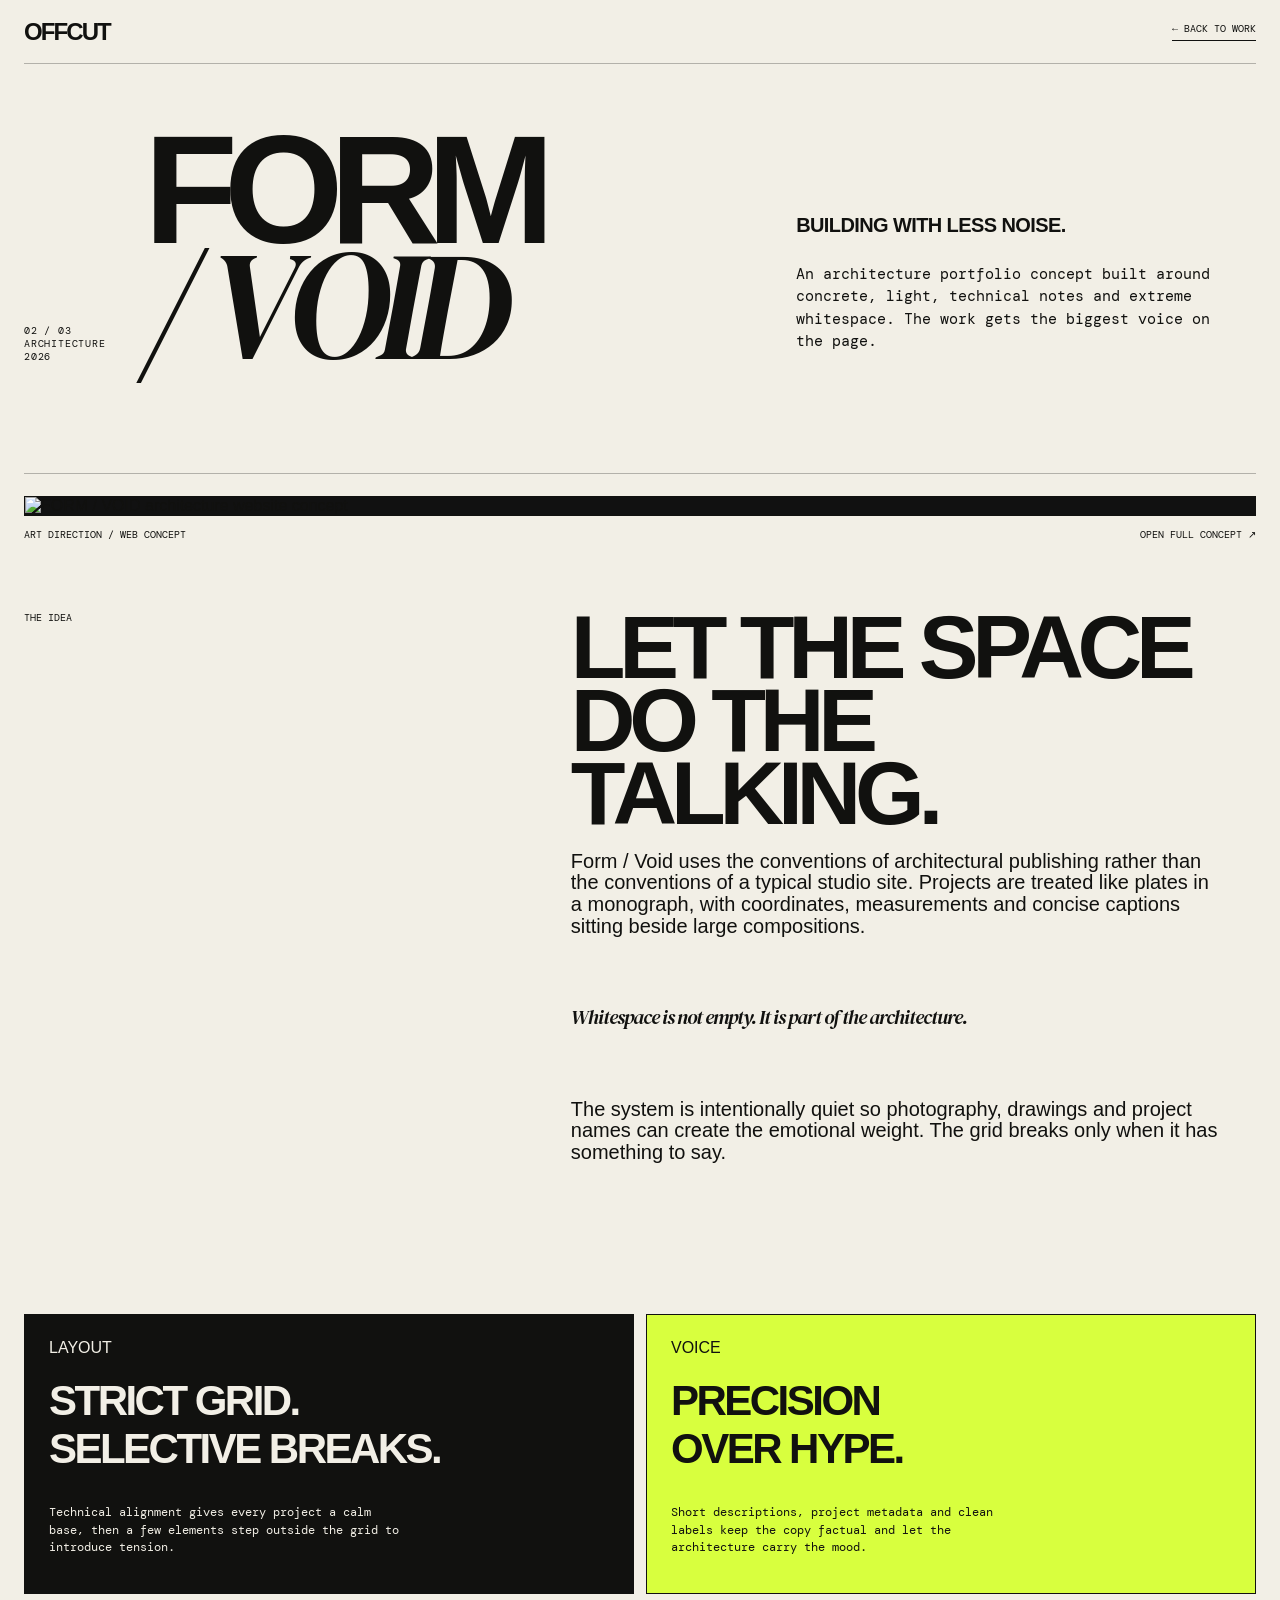
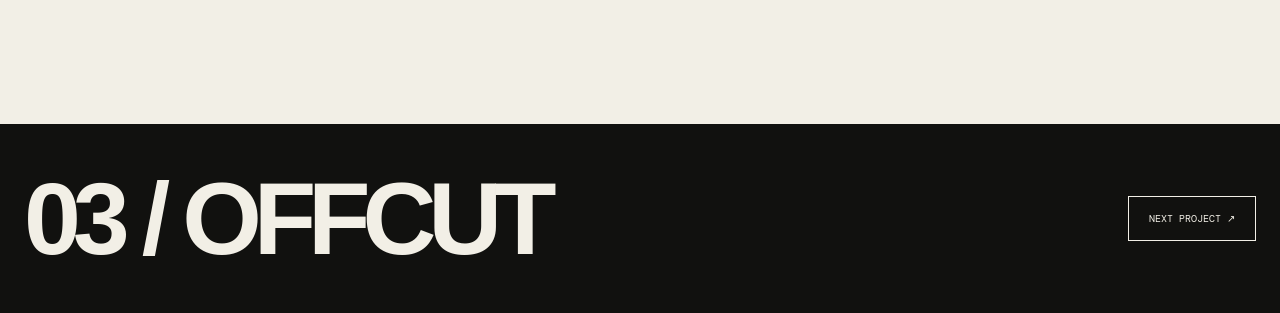
==== work/form-void/index.html @ 6352d10f "Add FORM / VOID / OFFCUT case study" ====
<!doctype html><html lang="en"><head><meta charset="utf-8"><meta name="viewport" content="width=device-width,initial-scale=1"><title>FORM / VOID / OFFCUT</title><meta name="description" content="FORM / VOID architecture studio concept by OFFCUT."><link rel="icon" href="../../favicon.svg"><link rel="stylesheet" href="../../styles.css"><link rel="stylesheet" href="../../case-study.css"></head><body class="case-page"><header class="case-header"><a class="brand" href="../../">OFFCUT</a><a class="case-back" href="../../#work">← Back to work</a></header><main><section class="case-hero"><div class="case-meta">02 / 03<br>Architecture<br>2026</div><h1>FORM<br><span>/ VOID</span></h1><div class="case-intro"><strong>BUILDING WITH LESS NOISE.</strong><br><br>An architecture portfolio concept built around concrete, light, technical notes and extreme whitespace. The work gets the biggest voice on the page.</div></section><section class="case-canvas"><img src="https://design.canva.ai/UI3Gg_3_g4s7KSS" alt="FORM / VOID architecture website concept"><div class="case-caption"><span>ART DIRECTION / WEB CONCEPT</span><a href="https://www.canva.com/d/v2tFmoYKoFvd5bd" target="_blank" rel="noreferrer">Open full concept ↗</a></div></section><section class="case-story"><div class="label">THE IDEA</div><div><h2>LET THE SPACE<br>DO THE TALKING.</h2><p>Form / Void uses the conventions of architectural publishing rather than the conventions of a typical studio site. Projects are treated like plates in a monograph, with coordinates, measurements and concise captions sitting beside large compositions.</p><p class="case-pull">Whitespace is not empty. It is part of the architecture.</p><p>The system is intentionally quiet so photography, drawings and project names can create the emotional weight. The grid breaks only when it has something to say.</p></div></section><section class="case-grid"><article class="case-card"><div class="label">LAYOUT</div><h3>STRICT GRID.<br>SELECTIVE BREAKS.</h3><p>Technical alignment gives every project a calm base, then a few elements step outside the grid to introduce tension.</p></article><article class="case-card"><div class="label">VOICE</div><h3>PRECISION<br>OVER HYPE.</h3><p>Short descriptions, project metadata and clean labels keep the copy factual and let the architecture carry the mood.</p></article></section></main><section class="case-next"><h2>03 / OFFCUT</h2><a href="../offcut/">NEXT PROJECT ↗</a></section></body></html>
---- styles.css ----
@import url('https://fonts.googleapis.com/css2?family=DM+Mono:wght@400;500&family=DM+Serif+Display:ital@0;1&display=swap');

:root{
  --paper:#f2efe6;
  --ink:#11110f;
  --lime:#d8ff3e;
  --red:#d84b2f;
  --line:rgba(17,17,15,.28);
  --soft:rgba(17,17,15,.08);
  --serif:"DM Serif Display", Georgia, serif;
  --mono:"DM Mono", "Courier New", monospace;
  --sans:"Arial Narrow", "Helvetica Neue", Arial, sans-serif;
  --wide:1280px;
}

*{box-sizing:border-box}
html{scroll-behavior:smooth}
body{
  margin:0;
  background:var(--paper);
  color:var(--ink);
  font-family:var(--sans);
  overflow-x:hidden;
}
body::selection{background:var(--ink);color:var(--lime)}
a{color:inherit;text-decoration:none}
button,input,textarea{font:inherit}
.noise{
  position:fixed;inset:0;pointer-events:none;z-index:10;opacity:.08;
  background-image:url("data:image/svg+xml,%3Csvg xmlns='http://www.w3.org/2000/svg' width='160' height='160' viewBox='0 0 160 160'%3E%3Cfilter id='n'%3E%3CfeTurbulence type='fractalNoise' baseFrequency='.75' numOctaves='2' stitchTiles='stitch'/%3E%3C/filter%3E%3Crect width='100%25' height='100%25' filter='url(%23n)' opacity='.5'/%3E%3C/svg%3E");
  mix-blend-mode:multiply;
}

.site-header,.site-footer{
  width:min(var(--wide),calc(100% - 48px));
  margin:0 auto;
  display:grid;
  grid-template-columns:1fr auto 1fr;
  align-items:center;
  gap:24px;
}
.site-header{padding:22px 0;border-bottom:1px solid var(--line);position:relative;z-index:2}
.brand{font-size:24px;letter-spacing:-.08em;font-weight:900;display:inline-flex;line-height:.8}
.brand span:last-child{font-family:var(--serif);font-style:italic;font-weight:400}
.nav{display:flex;gap:22px;font-size:12px;letter-spacing:.08em}
.nav a{position:relative}
.nav a::after{content:"";position:absolute;left:0;right:0;bottom:-5px;height:1px;background:var(--ink);transform:scaleX(0);transform-origin:right;transition:transform .25s ease}
.nav a:hover::after{transform:scaleX(1);transform-origin:left}
.header-meta{justify-self:end;display:flex;gap:16px;font:10px var(--mono);text-transform:uppercase}

.mono{font:10px var(--mono);letter-spacing:.08em;text-transform:uppercase}
.section-grid{
  width:min(var(--wide),calc(100% - 48px));margin:0 auto;
  display:grid;grid-template-columns:92px 1fr 1fr;
  gap:30px;
}
.hero{min-height:calc(100vh - 81px);padding:62px 0 70px;align-items:stretch}
.hero-index{padding-top:12px}
.hero-copy{display:flex;flex-direction:column;justify-content:space-between}
.eyebrow{font:10px var(--mono);margin:0 0 24px;letter-spacing:.09em}
h1{font-size:clamp(72px,10vw,166px);line-height:.79;letter-spacing:-.08em;margin:0;text-transform:uppercase;font-weight:900}
h1 em,.approach-title i,.contact h2 i{font-family:var(--serif);font-weight:400;text-transform:none;letter-spacing:-.07em}
.hero-foot{display:flex;justify-content:space-between;align-items:end;gap:24px;margin-top:38px;max-width:620px}
.lede{font-size:20px;line-height:1.05;max-width:430px;margin:0}
.circle-link{
  width:108px;height:108px;border:1px solid var(--ink);border-radius:50%;
  display:flex;flex-direction:column;justify-content:center;align-items:center;gap:8px;
  font:10px var(--mono);text-transform:uppercase;transition:.25s ease;flex:none
}
.circle-link:hover{background:var(--ink);color:var(--lime);transform:rotate(-8deg)}
.circle-link .arrow{font-size:28px;line-height:.7}
.hero-art{position:relative;display:flex;align-items:center;justify-content:center;min-height:650px}
.hero-poster{width:min(100%,640px);height:auto;filter:drop-shadow(20px 18px 0 rgba(17,17,15,.08))}
.stamp{position:absolute;left:-16px;top:12%;font:9px var(--mono);line-height:1.35;border:1px solid var(--ink);padding:8px 10px;transform:rotate(-7deg);background:var(--paper);z-index:1}
.hero-note{position:absolute;right:0;bottom:2%;transform:rotate(-90deg);transform-origin:right top}

.manifesto{grid-template-columns:92px 1fr 220px;padding:120px 0 150px;border-top:1px solid var(--line)}
.manifesto-copy{max-width:780px}
.giant{font-size:clamp(64px,9vw,130px);line-height:.78;letter-spacing:-.07em;margin:0;font-weight:900}
.giant span{font-family:var(--serif);font-style:italic;font-weight:400}
.manifesto-rule{height:1px;background:var(--ink);margin:46px 0 24px}
.manifesto-copy>p:last-child{font-size:22px;max-width:660px;line-height:1.1;margin:0}
.manifesto-aside{align-self:end;line-height:1.6}

.work,.approach,.services,.pricing{width:min(var(--wide),calc(100% - 48px));margin:0 auto}
.section-head{
  display:flex;justify-content:space-between;align-items:center;
  border-top:1px solid var(--line);padding:18px 0 22px;
  font-size:12px;letter-spacing:.09em;
}
.section-number{display:inline-block;margin-right:12px}
.project{
  display:grid;grid-template-columns:1.1fr .9fr;min-height:760px;border-top:1px solid var(--line)
}
.project-b{grid-template-columns:.9fr 1.1fr}
.project-visual{position:relative;min-height:760px;overflow:hidden}
.project-info{
  border-left:1px solid var(--line);padding:48px;display:flex;flex-direction:column;justify-content:space-between;
}
.project-b .project-info{border-left:0;border-right:1px solid var(--line)}
.project-index{font:11px var(--mono);margin-bottom:60px}
.project-type{font:10px var(--mono);letter-spacing:.11em;margin:0 0 10px}
.project-info h2{font-size:clamp(52px,7vw,105px);line-height:.82;letter-spacing:-.075em;margin:0 0 28px}
.project-info p{font-size:20px;line-height:1.08;max-width:390px}
.text-link{font:11px var(--mono);border-bottom:1px solid var(--ink);width:max-content;padding-bottom:7px}
.text-link span{font-size:16px;padding-left:12px}
.static-youth-art{background:var(--ink);color:var(--paper)}
.poster-tape{position:absolute;top:40px;left:40px;background:var(--lime);color:var(--ink);padding:10px 14px;font:11px var(--mono);transform:rotate(-5deg)}
.poster-big{position:absolute;left:10%;top:18%;font-size:clamp(64px,8vw,125px);line-height:.75;font-weight:900;letter-spacing:-.07em}
.poster-small{position:absolute;left:10%;bottom:9%;font-size:10px}
.poster-bars{position:absolute;right:6%;top:8%;display:flex;gap:8px;align-items:end;height:230px}
.poster-bars span{display:block;width:25px;background:var(--red)}
.poster-bars span:nth-child(1){height:62%}.poster-bars span:nth-child(2){height:96%}.poster-bars span:nth-child(3){height:42%}.poster-bars span:nth-child(4){height:79%}
.poster-circle{position:absolute;width:260px;height:260px;border:22px solid var(--lime);border-radius:50%;right:-70px;bottom:-58px}
.form-void-art{background:#d6d2c8}
.fv-top{position:absolute;top:34px;left:34px}
.fv-title{position:absolute;left:9%;top:13%;font-size:clamp(80px,10vw,150px);line-height:.72;letter-spacing:-.09em;font-family:var(--serif)}
.fv-title span{font-family:var(--sans);font-style:normal}
.fv-grid{position:absolute;right:7%;top:12%;width:47%;height:60%;background-image:linear-gradient(var(--line) 1px,transparent 1px),linear-gradient(90deg,var(--line) 1px,transparent 1px);background-size:28px 28px;opacity:.55}
.fv-block{position:absolute;left:17%;bottom:12%;width:210px;height:150px;background:#111}
.fv-caption{position:absolute;right:7%;bottom:10%;line-height:1.7}
.fv-line{position:absolute;left:8%;right:8%;bottom:8%;height:1px;background:var(--ink)}
.offcut-art{background:var(--lime);color:var(--ink)}
.oc-word{position:absolute;left:8%;top:12%;font-size:clamp(86px,11vw,170px);font-weight:900;letter-spacing:-.1em;line-height:.7}
.oc-sub{position:absolute;left:9%;top:40%;font:12px var(--mono);letter-spacing:.12em}
.oc-cut{position:absolute;background:var(--ink)}
.cut-one{width:56%;height:24px;right:0;bottom:18%;transform:rotate(-11deg)}
.cut-two{width:34%;height:24px;right:7%;bottom:11%;transform:rotate(7deg)}
.oc-label{position:absolute;left:9%;bottom:8%}
.oc-note{position:absolute;right:7%;top:11%;width:150px;font:10px var(--mono);line-height:1.5;transform:rotate(5deg)}

.approach{padding:130px 0 150px}
.approach-title{font-size:clamp(72px,11vw,155px);font-weight:900;line-height:.76;letter-spacing:-.09em;margin:40px 0 100px}
.approach-title i{font-size:1.06em}
.approach-grid{display:grid;grid-template-columns:1fr 1.25fr;gap:80px}
.approach-intro{font-size:27px;line-height:1.03;max-width:520px}
.approach-intro p:last-child{font:15px var(--mono);line-height:1.45;margin-top:44px}
.step{display:grid;grid-template-columns:52px 1fr;column-gap:20px;border-top:1px solid var(--line);padding:18px 0 24px}
.step span{font:11px var(--mono)}
.step strong{font-size:28px;letter-spacing:-.04em}
.step p{grid-column:2;margin:8px 0 0;font:13px var(--mono);line-height:1.45;max-width:520px}

.services{padding:0 0 140px}
.service-list{border-top:1px solid var(--line)}
.service-row{display:grid;grid-template-columns:70px 1fr 1fr;align-items:center;gap:25px;padding:28px 0;border-bottom:1px solid var(--line)}
.service-row span{font:11px var(--mono)}
.service-row h3{font-size:clamp(30px,4vw,62px);letter-spacing:-.06em;margin:0}
.service-row p{font:12px var(--mono);line-height:1.45;max-width:380px;justify-self:end}

.statement{width:min(var(--wide),calc(100% - 48px));margin:0 auto;padding:100px 0 150px;border-top:1px solid var(--line)}
.statement-mark{font-size:120px;line-height:.4}
.statement blockquote{font-size:clamp(46px,7vw,100px);line-height:.84;letter-spacing:-.07em;margin:25px 0 40px}
.statement-meta{padding-left:4px}

.pricing{padding-bottom:140px}
.pricing-grid{display:grid;grid-template-columns:repeat(3,1fr);gap:12px;margin-top:16px}
.price{border:1px solid var(--ink);padding:28px;min-height:360px;display:flex;flex-direction:column;position:relative;background:transparent}
.price.featured{background:var(--ink);color:var(--paper)}
.price-tag{font:10px var(--mono)}
.price h3{font-size:42px;letter-spacing:-.06em;margin:52px 0 0}
.price-amount{font-size:76px;letter-spacing:-.08em;margin-top:2px}
.price p{font:12px var(--mono);line-height:1.5;max-width:330px;margin:18px 0 auto}
.price a{font:10px var(--mono);margin-top:28px;border-top:1px solid currentColor;padding-top:10px}
.pricing-note{margin:18px 0 0}

.contact{background:var(--ink);color:var(--paper);padding:45px max(24px,calc((100vw - var(--wide))/2 + 24px)) 60px;position:relative;overflow:hidden}
.contact-top{opacity:.8}
.contact h2{font-size:clamp(85px,13vw,185px);line-height:.73;letter-spacing:-.09em;margin:80px 0 120px}
.contact-bottom{display:flex;justify-content:space-between;align-items:end;gap:30px;border-top:1px solid rgba(242,239,230,.35);padding-top:22px}
.contact-bottom p{margin:0;font-size:18px;line-height:1.05}
.contact-button{border:1px solid var(--paper);padding:16px 20px;font:11px var(--mono);display:inline-flex;gap:28px;align-items:center;transition:.25s ease}
.contact-button:hover{background:var(--lime);color:var(--ink);border-color:var(--lime)}
.contact-button span{font-size:22px}

.site-footer{padding:20px 0;border-top:1px solid var(--line);grid-template-columns:1fr 1fr 1fr 1fr;font-size:10px}
.footer-brand{font-size:18px}
.back-top{justify-self:end}

.reveal{opacity:0;transform:translateY(26px);transition:opacity .8s ease,transform .8s ease}
.reveal.visible{opacity:1;transform:none}

@media (max-width:980px){
  .site-header,.site-footer{width:min(var(--wide),calc(100% - 28px))}
  .header-meta{display:none}
  .site-header{grid-template-columns:1fr auto}
  .nav{gap:12px}
  .section-grid,.manifesto{width:min(var(--wide),calc(100% - 28px));grid-template-columns:1fr;gap:24px}
  .hero{padding-top:42px;min-height:auto}
  .hero-index,.manifesto-kicker,.manifesto-aside{display:none}
  .hero-copy{min-height:720px}
  .hero-art{min-height:560px}
  .hero-foot{max-width:none}
  .project,.project-b{grid-template-columns:1fr}
  .project-info,.project-b .project-info{border:0;border-top:1px solid var(--line);min-height:390px}
  .project-visual{min-height:620px}
  .approach,.services,.pricing,.statement,.work{width:min(var(--wide),calc(100% - 28px))}
  .approach-grid{grid-template-columns:1fr;gap:45px}
  .pricing-grid{grid-template-columns:1fr}
  .service-row{grid-template-columns:45px 1fr;align-items:start}
  .service-row p{grid-column:2;justify-self:start;margin:0}
  .site-footer{grid-template-columns:1fr 1fr;gap:14px}
  .back-top{justify-self:start}
}
@media (max-width:620px){
  .nav{font-size:9px;gap:10px}
  h1{font-size:16vw}
  .hero-copy{min-height:600px}
  .hero-foot{align-items:flex-start;flex-direction:column}
  .circle-link{width:90px;height:90px}
  .hero-art{min-height:430px}
  .hero-poster{width:94%}
  .stamp{left:0}
  .project-info{padding:28px}
  .project-visual{min-height:470px}
  .poster-big{font-size:19vw}
  .fv-title{font-size:22vw}
  .oc-word{font-size:24vw}
  .approach{padding-top:90px}
  .approach-title{font-size:19vw;margin-bottom:70px}
  .statement{padding:75px 0 100px}
  .statement blockquote{font-size:12vw}
  .contact h2{font-size:18vw;margin:70px 0 90px}
  .contact-bottom{flex-direction:column;align-items:flex-start}
  .site-footer{grid-template-columns:1fr}
}
---- case-study.css ----
/* OFFCUT case study styles */
.case-page{background:var(--paper);color:var(--ink)}
.case-header{width:min(var(--wide),calc(100% - 48px));margin:auto;padding:22px 0;border-bottom:1px solid var(--line);display:flex;justify-content:space-between;align-items:center}
.case-back{font:10px var(--mono);text-transform:uppercase;border-bottom:1px solid var(--ink);padding-bottom:5px}
.case-meta{font:10px var(--mono);text-transform:uppercase;letter-spacing:.08em}
.case-hero{width:min(var(--wide),calc(100% - 48px));margin:0 auto;padding:70px 0 110px;display:grid;grid-template-columns:90px 1.15fr .85fr;gap:30px;align-items:end}
.case-hero h1{font-size:clamp(76px,12vw,180px);line-height:.74;margin:0;letter-spacing:-.09em}
.case-hero h1 span{font-family:var(--serif);font-weight:400;font-style:italic}
.case-intro{font:15px var(--mono);line-height:1.5;max-width:430px;padding-bottom:10px}
.case-intro strong{font-family:var(--sans);font-size:20px;letter-spacing:-.03em}
.case-canvas{width:min(var(--wide),calc(100% - 48px));margin:auto;border-top:1px solid var(--line);padding-top:22px}
.case-canvas img{display:block;width:100%;height:auto;border:1px solid var(--ink);background:#111}
.case-caption{display:flex;justify-content:space-between;gap:20px;margin:12px 0 70px;font:10px var(--mono);text-transform:uppercase}
.case-story{width:min(var(--wide),calc(100% - 48px));margin:auto;padding:0 0 130px;display:grid;grid-template-columns:1fr 1.5fr;gap:90px}
.case-story .label{font:10px var(--mono);text-transform:uppercase}
.case-story h2{font-size:clamp(44px,7vw,92px);line-height:.82;letter-spacing:-.07em;margin:0}
.case-story p{font-size:20px;line-height:1.08;max-width:650px}
.case-pull{font-family:var(--serif);font-style:italic;font-size:clamp(42px,6vw,78px);line-height:.86;letter-spacing:-.05em;margin:70px 0}
.case-grid{width:min(var(--wide),calc(100% - 48px));margin:auto;display:grid;grid-template-columns:repeat(2,1fr);gap:12px;padding-bottom:130px}
.case-card{border:1px solid var(--ink);min-height:280px;padding:24px;display:flex;flex-direction:column;justify-content:space-between}
.case-card:first-child{background:var(--ink);color:var(--paper)}
.case-card:nth-child(2){background:var(--lime)}
.case-card h3{font-size:42px;letter-spacing:-.06em;margin:0}
.case-card p{font:12px var(--mono);line-height:1.45;max-width:360px}
.case-next{background:var(--ink);color:var(--paper);padding:55px max(24px,calc((100vw - var(--wide))/2 + 24px));display:flex;justify-content:space-between;align-items:center;gap:24px}
.case-next h2{font-size:clamp(46px,8vw,110px);letter-spacing:-.08em;line-height:.78;margin:0}
.case-next a{border:1px solid var(--paper);padding:15px 20px;font:10px var(--mono);white-space:nowrap}
.case-next a:hover{background:var(--lime);color:var(--ink);border-color:var(--lime)}
@media(max-width:900px){.case-hero{grid-template-columns:1fr;gap:32px}.case-hero h1{font-size:18vw}.case-story{grid-template-columns:1fr;gap:32px}.case-grid{grid-template-columns:1fr}.case-next{align-items:flex-start;flex-direction:column}.case-header{width:min(var(--wide),calc(100% - 28px))}.case-canvas,.case-story,.case-grid,.case-hero{width:min(var(--wide),calc(100% - 28px))}}
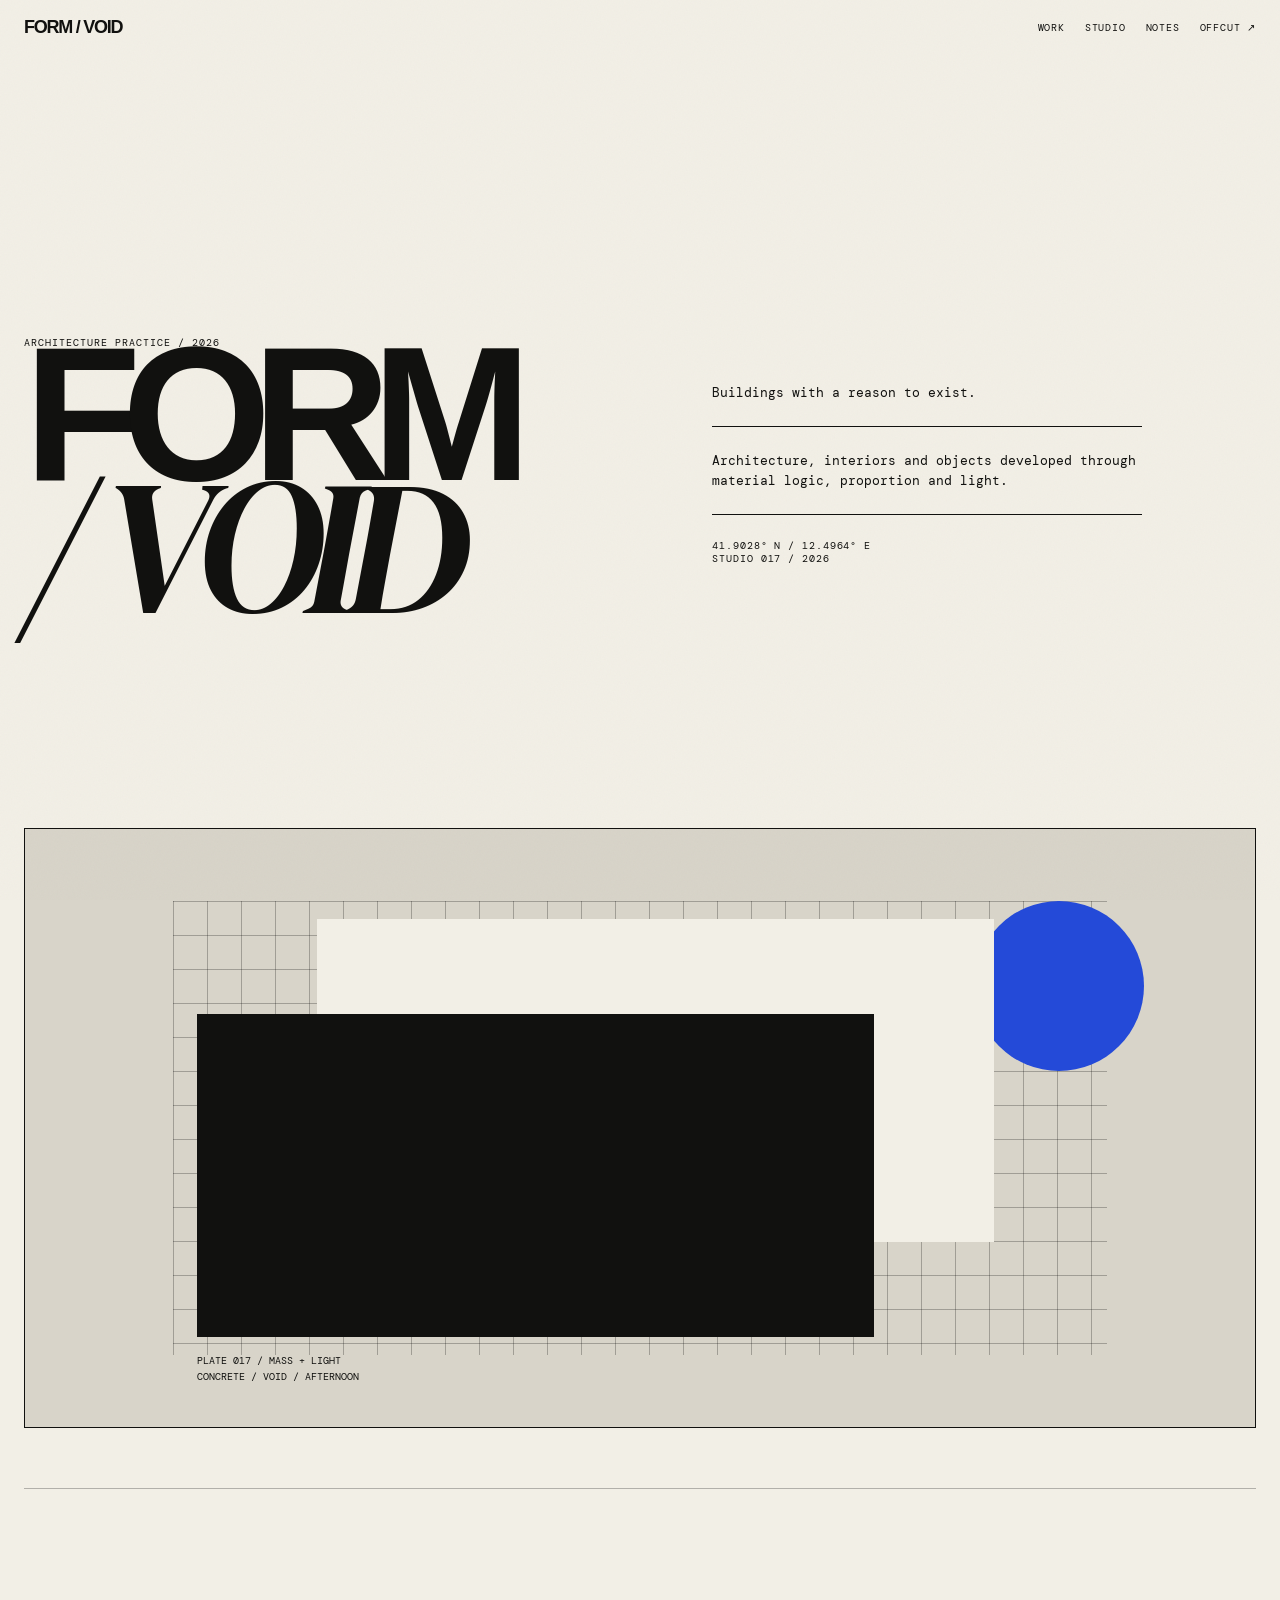
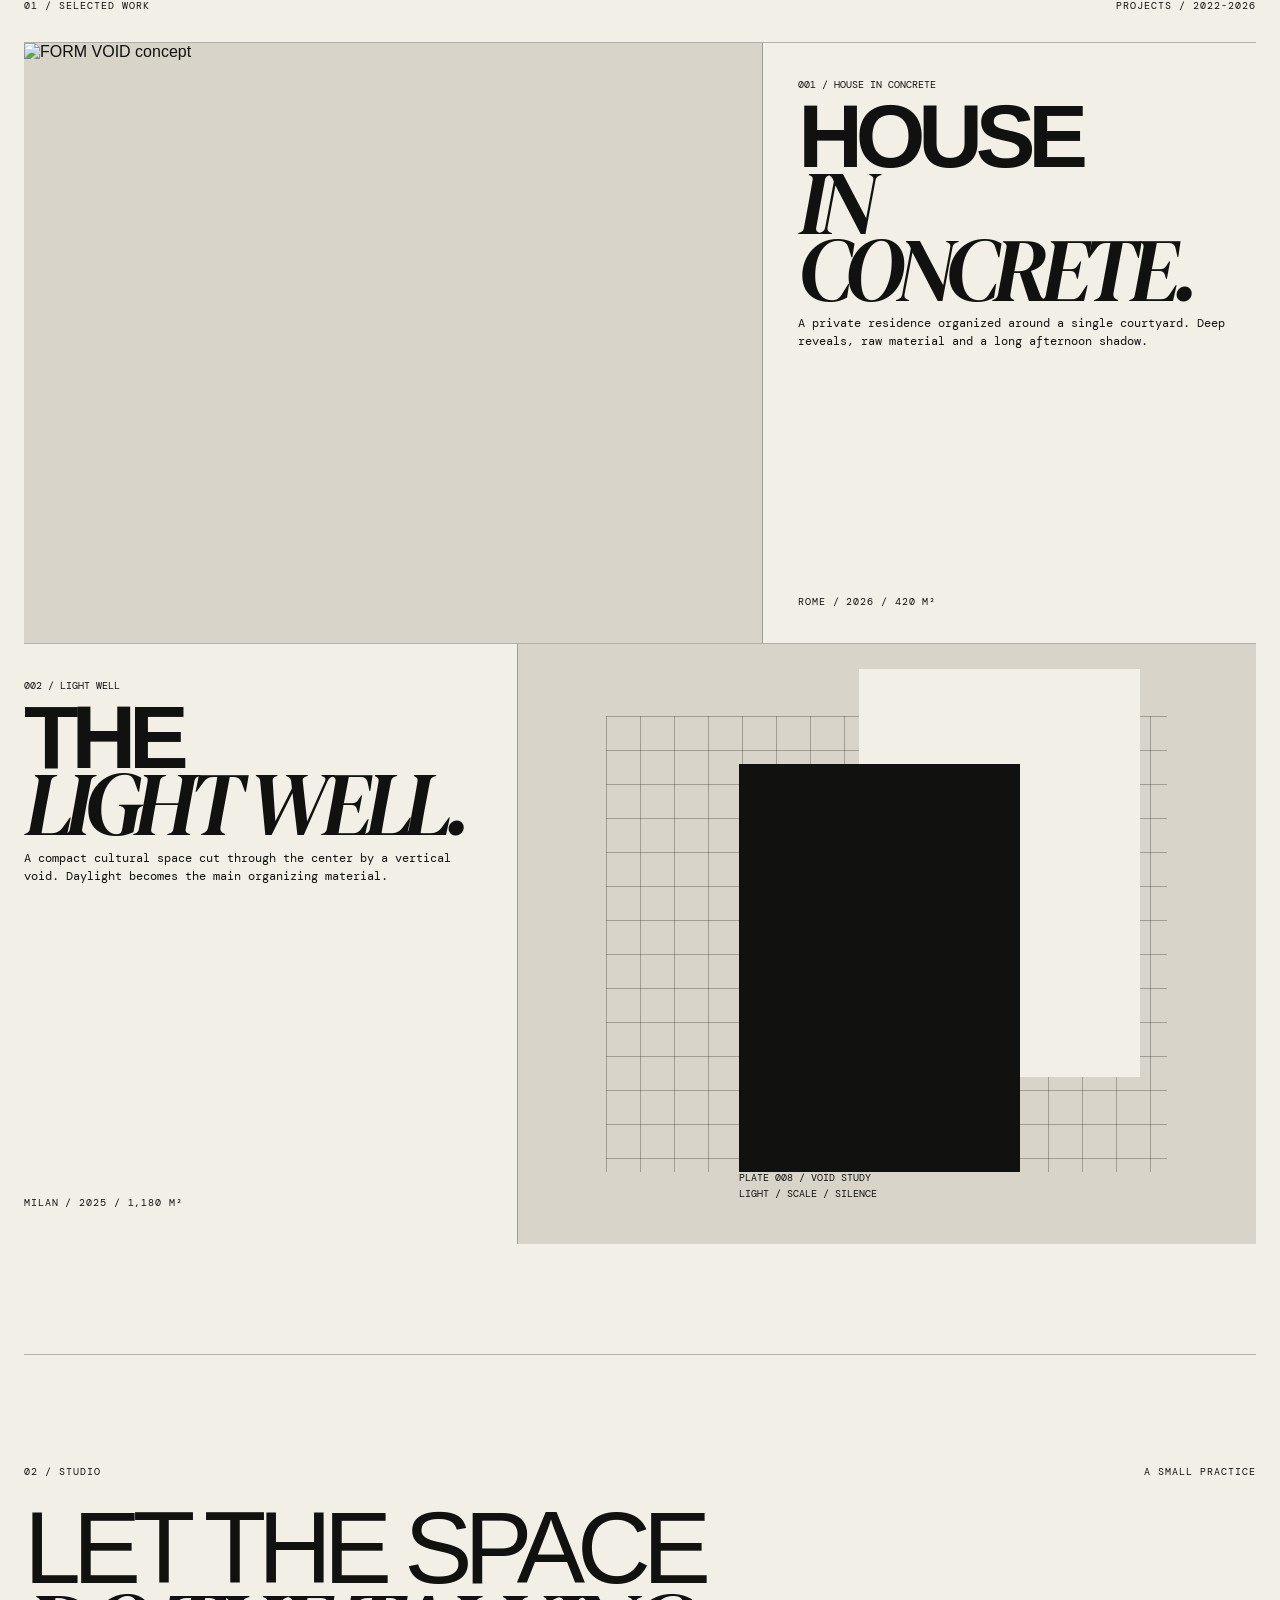
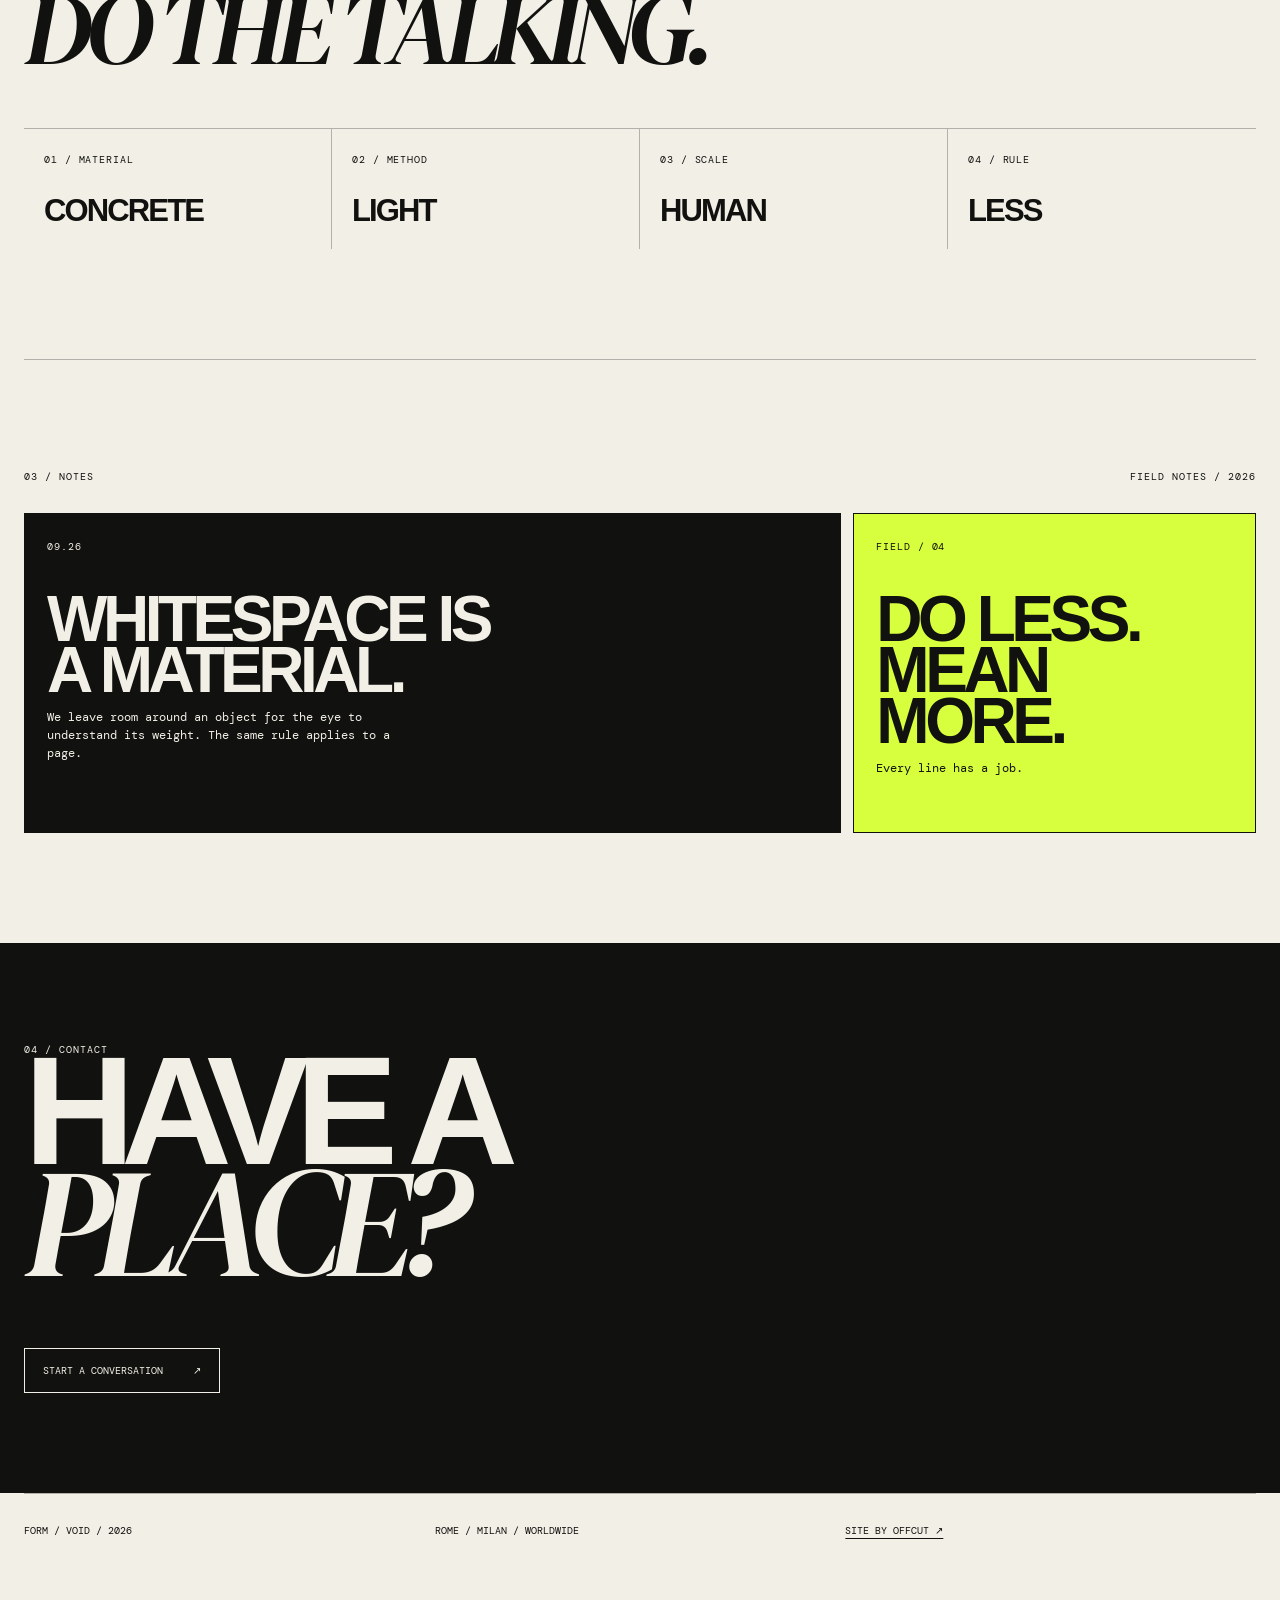
==== commit 5e794b31: "Turn FORM VOID into standalone live demo" ====
--- a/work/form-void/index.html
+++ b/work/form-void/index.html
@@ -1 +1 @@
-<!doctype html><html lang="en"><head><meta charset="utf-8"><meta name="viewport" content="width=device-width,initial-scale=1"><title>FORM / VOID / OFFCUT</title><meta name="description" content="FORM / VOID architecture studio concept by OFFCUT."><link rel="icon" href="../../favicon.svg"><link rel="stylesheet" href="../../styles.css"><link rel="stylesheet" href="../../case-study.css"></head><body class="case-page"><header class="case-header"><a class="brand" href="../../">OFFCUT</a><a class="case-back" href="../../#work">← Back to work</a></header><main><section class="case-hero"><div class="case-meta">02 / 03<br>Architecture<br>2026</div><h1>FORM<br><span>/ VOID</span></h1><div class="case-intro"><strong>BUILDING WITH LESS NOISE.</strong><br><br>An architecture portfolio concept built around concrete, light, technical notes and extreme whitespace. The work gets the biggest voice on the page.</div></section><section class="case-canvas"><img src="https://design.canva.ai/UI3Gg_3_g4s7KSS" alt="FORM / VOID architecture website concept"><div class="case-caption"><span>ART DIRECTION / WEB CONCEPT</span><a href="https://www.canva.com/d/v2tFmoYKoFvd5bd" target="_blank" rel="noreferrer">Open full concept ↗</a></div></section><section class="case-story"><div class="label">THE IDEA</div><div><h2>LET THE SPACE<br>DO THE TALKING.</h2><p>Form / Void uses the conventions of architectural publishing rather than the conventions of a typical studio site. Projects are treated like plates in a monograph, with coordinates, measurements and concise captions sitting beside large compositions.</p><p class="case-pull">Whitespace is not empty. It is part of the architecture.</p><p>The system is intentionally quiet so photography, drawings and project names can create the emotional weight. The grid breaks only when it has something to say.</p></div></section><section class="case-grid"><article class="case-card"><div class="label">LAYOUT</div><h3>STRICT GRID.<br>SELECTIVE BREAKS.</h3><p>Technical alignment gives every project a calm base, then a few elements step outside the grid to introduce tension.</p></article><article class="case-card"><div class="label">VOICE</div><h3>PRECISION<br>OVER HYPE.</h3><p>Short descriptions, project metadata and clean labels keep the copy factual and let the architecture carry the mood.</p></article></section></main><section class="case-next"><h2>03 / OFFCUT</h2><a href="../offcut/">NEXT PROJECT ↗</a></section></body></html>+<!doctype html><html lang="en"><head><meta charset="utf-8"><meta name="viewport" content="width=device-width,initial-scale=1"><title>FORM / VOID / Architecture</title><link rel="icon" href="../../favicon.svg"><link rel="stylesheet" href="../../demo.css"></head><body><div class="demo-noise"></div><header class="demo-nav"><a class="logo" href="../../">FORM / VOID</a><nav class="links"><a href="#work">WORK</a><a href="#studio">STUDIO</a><a href="#notes">NOTES</a><a href="../../">OFFCUT ↗</a></nav></header><main><section class="demo-wrap arch-hero"><div><div class="demo-kicker">Architecture practice / 2026</div><h1>FORM<br><span>/ VOID</span></h1></div><div class="side"><div>Buildings with a reason to exist.</div><div class="line"></div><div>Architecture, interiors and objects developed through material logic, proportion and light.</div><div class="line"></div><div class="meta">41.9028° N / 12.4964° E<br>STUDIO 017 / 2026</div></div></section><div class="demo-wrap" style="padding-bottom:60px"><div class="arch-figure"><div class="grid"></div><div class="sun"></div><div class="mass"></div><div class="caption">PLATE 017 / MASS + LIGHT<br>CONCRETE / VOID / AFTERNOON</div></div></div><section id="work" class="demo-wrap demo-section"><div class="demo-section-head"><span class="demo-kicker">01 / Selected work</span><span class="demo-kicker">PROJECTS / 2022-2026</span></div><article class="arch-project"><div class="copy"><div><div class="arch-index">001 / HOUSE IN CONCRETE</div><h2>HOUSE<br><span class="demo-serif">IN CONCRETE.</span></h2><p>A private residence organized around a single courtyard. Deep reveals, raw material and a long afternoon shadow.</p></div><div class="meta">ROME / 2026 / 420 M²</div></div><div class="visual"><img src="https://design.canva.ai/UI3Gg_3_g4s7KSS" alt="FORM VOID concept"></div></article><article class="arch-project"><div class="copy"><div><div class="arch-index">002 / LIGHT WELL</div><h2>THE<br><span class="demo-serif">LIGHT WELL.</span></h2><p>A compact cultural space cut through the center by a vertical void. Daylight becomes the main organizing material.</p></div><div class="meta">MILAN / 2025 / 1,180 M²</div></div><div class="visual"><div class="arch-figure" style="height:100%;border:0"><div class="grid"></div><div class="sun" style="width:220px;height:220px;right:16%;top:18%;background:var(--ink)"></div><div class="mass" style="left:30%;width:38%;height:68%;bottom:12%"></div><div class="caption" style="left:30%">PLATE 008 / VOID STUDY<br>LIGHT / SCALE / SILENCE</div></div></div></article></section><section id="studio" class="demo-wrap demo-section"><div class="demo-section-head"><span class="demo-kicker">02 / Studio</span><span class="demo-kicker">A SMALL PRACTICE</span></div><p class="demo-title">LET THE SPACE<br><span class="demo-serif">DO THE TALKING.</span></p><div class="arch-fact" style="margin-top:60px"><div><span class="meta">01 / MATERIAL</span><strong>CONCRETE</strong></div><div><span class="meta">02 / METHOD</span><strong>LIGHT</strong></div><div><span class="meta">03 / SCALE</span><strong>HUMAN</strong></div><div><span class="meta">04 / RULE</span><strong>LESS</strong></div></div></section><section id="notes" class="demo-wrap demo-section"><div class="demo-section-head"><span class="demo-kicker">03 / Notes</span><span class="demo-kicker">FIELD NOTES / 2026</span></div><div class="demo-grid"><article class="demo-block dark span-8"><span class="meta">09.26</span><h3>WHITESPACE IS<br>A MATERIAL.</h3><p>We leave room around an object for the eye to understand its weight. The same rule applies to a page.</p></article><article class="demo-block lime span-4"><span class="meta">FIELD / 04</span><h3>DO LESS.<br>MEAN MORE.</h3><p>Every line has a job.</p></article></div></section><section class="demo-cta"><div class="demo-wrap"><div class="demo-kicker">04 / Contact</div><h2>HAVE A<br><i>PLACE?</i></h2><a class="demo-button" href="mailto:brahimmagency@gmail.com?subject=FORM%20VOID%20project">START A CONVERSATION <span>↗</span></a></div></section></main><footer class="demo-wrap demo-footer"><span>FORM / VOID / 2026</span><span>ROME / MILAN / WORLDWIDE</span><a href="../../">SITE BY OFFCUT ↗</a></footer><script>const els=document.querySelectorAll('.demo-section,.arch-project,.demo-block,.demo-cta');const o=new IntersectionObserver(es=>es.forEach(e=>{if(e.isIntersecting){e.target.animate([{opacity:0,transform:'translateY(18px)'},{opacity:1,transform:'none'}],{duration:650,easing:'cubic-bezier(.2,.8,.2,1)',fill:'forwards'});o.unobserve(e.target)}}),{threshold:.08});els.forEach(e=>o.observe(e));</script></body></html>
--- a/demo.css
+++ b/demo.css
@@ -0,0 +1,20 @@
+@import url('https://fonts.googleapis.com/css2?family=DM+Mono:wght@400;500&family=DM+Serif+Display:ital@0;1&display=swap');
+:root{--paper:#f2efe6;--ink:#11110f;--lime:#d8ff3e;--red:#d84b2f;--blue:#244ad8;--concrete:#d8d4c9;--line:rgba(17,17,15,.28);--mono:"DM Mono","Courier New",monospace;--serif:"DM Serif Display",Georgia,serif;--sans:"Arial Narrow","Helvetica Neue",Arial,sans-serif}
+*{box-sizing:border-box}html{scroll-behavior:smooth}body{margin:0;color:var(--ink);background:var(--paper);font-family:var(--sans);overflow-x:hidden}a{color:inherit;text-decoration:none}::selection{background:var(--ink);color:var(--lime)}
+.demo-noise{position:fixed;inset:0;pointer-events:none;z-index:20;opacity:.06;background-image:url("data:image/svg+xml,%3Csvg xmlns='http://www.w3.org/2000/svg' width='160' height='160'%3E%3Cfilter id='n'%3E%3CfeTurbulence type='fractalNoise' baseFrequency='.7' numOctaves='2' stitchTiles='stitch'/%3E%3C/filter%3E%3Crect width='100%25' height='100%25' filter='url(%23n)' opacity='.55'/%3E%3C/svg%3E");mix-blend-mode:multiply}
+.demo-nav{position:fixed;left:24px;right:24px;top:18px;z-index:15;display:flex;justify-content:space-between;align-items:center;font:10px var(--mono);letter-spacing:.08em;text-transform:uppercase}.demo-nav .logo{font:700 18px/1 var(--sans);letter-spacing:-.07em}.demo-nav .links{display:flex;gap:20px}.demo-nav a{border-bottom:1px solid transparent;padding-bottom:4px}.demo-nav a:hover{border-color:currentColor}
+.demo-wrap{width:min(1280px,calc(100% - 48px));margin:auto}.demo-kicker{font:10px var(--mono);text-transform:uppercase;letter-spacing:.1em}
+.demo-hero{min-height:100vh;padding:120px 0 42px;display:grid;grid-template-columns:1fr 1.1fr;gap:28px;align-items:end}.demo-hero h1{font-size:clamp(90px,14vw,195px);line-height:.72;letter-spacing:-.1em;margin:0;font-weight:900;text-transform:uppercase}.demo-hero h1 em{font-family:var(--serif);font-style:italic;font-weight:400;text-transform:none}.demo-hero .intro{align-self:end;max-width:540px}.demo-hero .intro p{font-size:20px;line-height:1.05;max-width:440px}.demo-hero .poster{position:relative;margin-bottom:18px}.demo-hero .poster img{display:block;width:100%;height:auto;border:1px solid var(--ink)}
+.demo-scroll{display:flex;justify-content:space-between;border-top:1px solid var(--line);padding-top:12px;font:10px var(--mono);text-transform:uppercase}.demo-scroll span:last-child{transform:rotate(-90deg);transform-origin:right center}
+.demo-band{background:var(--ink);color:var(--paper);overflow:hidden;border-top:1px solid var(--ink);border-bottom:1px solid var(--ink);white-space:nowrap}.demo-band div{padding:12px 0;font:11px var(--mono);letter-spacing:.12em;text-transform:uppercase;display:inline-block;animation:band 22s linear infinite}@keyframes band{to{transform:translateX(-50%)}}
+.demo-section{padding:110px 0;border-top:1px solid var(--line)}.demo-section-head{display:flex;justify-content:space-between;gap:20px;align-items:center;margin-bottom:30px}.demo-title{font-size:clamp(58px,8vw,120px);line-height:.78;letter-spacing:-.08em;margin:0}.demo-serif{font-family:var(--serif);font-style:italic;font-weight:400}
+.demo-grid{display:grid;grid-template-columns:repeat(12,1fr);gap:12px}.demo-block{border:1px solid var(--ink);min-height:320px;padding:22px;position:relative;overflow:hidden}.demo-block.dark{background:var(--ink);color:var(--paper)}.demo-block.lime{background:var(--lime)}.span-7{grid-column:span 7}.span-5{grid-column:span 5}.span-4{grid-column:span 4}.span-8{grid-column:span 8}
+.demo-block h3{font-size:clamp(38px,5vw,72px);line-height:.8;letter-spacing:-.07em;margin:40px 0 10px}.demo-block p{font:12px var(--mono);line-height:1.5;max-width:380px}.meta{font:10px var(--mono);letter-spacing:.09em;text-transform:uppercase}
+.demo-table{width:100%;border-top:1px solid var(--ink)}.demo-row{display:grid;grid-template-columns:70px 1fr 120px 120px;gap:15px;padding:16px 0;border-bottom:1px solid var(--line);align-items:center}.demo-row span,.demo-row small{font:10px var(--mono);text-transform:uppercase}.demo-row strong{font-size:24px;letter-spacing:-.04em}.demo-row:hover{background:var(--lime)}
+.demo-footer{padding:30px 0 80px;border-top:1px solid var(--line);display:grid;grid-template-columns:1fr 1fr 1fr;font:10px var(--mono);text-transform:uppercase}.demo-footer a{text-decoration:underline;text-underline-offset:4px}
+.arch-hero{min-height:92vh;padding-top:120px;display:grid;grid-template-columns:1.1fr .9fr;gap:24px;align-items:center}.arch-hero h1{font-size:clamp(95px,15vw,220px);line-height:.68;letter-spacing:-.1em;margin:0}.arch-hero h1 span{font-family:var(--serif);font-style:italic;font-weight:400}.arch-hero .side{font:13px var(--mono);line-height:1.5;max-width:430px}.arch-hero .line{height:1px;background:var(--ink);margin:24px 0}.arch-figure{position:relative;height:600px;background:var(--concrete);overflow:hidden;border:1px solid var(--ink)}.arch-figure .grid{position:absolute;inset:12%;background-image:linear-gradient(var(--line) 1px,transparent 1px),linear-gradient(90deg,var(--line) 1px,transparent 1px);background-size:34px 34px}.arch-figure .mass{position:absolute;width:55%;height:54%;background:var(--ink);left:14%;bottom:15%;box-shadow:120px -95px 0 var(--paper)}.arch-figure .sun{position:absolute;width:170px;height:170px;border-radius:50%;background:var(--blue);right:9%;top:12%}.arch-figure .caption{position:absolute;left:14%;bottom:7%;font:10px var(--mono);line-height:1.6}
+.arch-project{display:grid;grid-template-columns:.8fr 1.2fr;min-height:600px;border-top:1px solid var(--line)}.arch-project:nth-child(even){grid-template-columns:1.2fr .8fr}.arch-project .copy{padding:35px 35px 35px 0;display:flex;flex-direction:column;justify-content:space-between}.arch-project:nth-child(even) .copy{order:2;padding:35px 0 35px 35px}.arch-project .visual{min-height:600px;border-left:1px solid var(--line);position:relative;overflow:hidden;background:var(--concrete)}.arch-project:nth-child(even) .visual{order:1;border-left:0;border-right:1px solid var(--line)}.arch-project .visual img{width:100%;height:100%;object-fit:cover;display:block;transition:transform .8s ease}.arch-project:hover .visual img{transform:scale(1.04)}.arch-project h2{font-size:clamp(55px,7vw,105px);line-height:.74;letter-spacing:-.08em;margin:12px 0}.arch-project p{font:12px var(--mono);line-height:1.5;max-width:430px}.arch-index{font:10px var(--mono)}
+.arch-fact{display:grid;grid-template-columns:repeat(4,1fr);border-top:1px solid var(--line)}.arch-fact>div{padding:20px;border-right:1px solid var(--line)}.arch-fact>div:last-child{border-right:0}.arch-fact strong{display:block;font-size:31px;margin-top:26px;letter-spacing:-.06em}
+.demo-cta{background:var(--ink);color:var(--paper);padding:100px 0}.demo-cta h2{font-size:clamp(75px,12vw,175px);line-height:.72;letter-spacing:-.09em;margin:0 0 70px}.demo-cta h2 i{font-family:var(--serif);font-style:italic;font-weight:400}.demo-button{display:inline-flex;border:1px solid var(--paper);padding:15px 18px;font:10px var(--mono);text-transform:uppercase;gap:30px}.demo-button:hover{background:var(--lime);color:var(--ink);border-color:var(--lime)}
+@media(max-width:900px){.demo-nav{left:14px;right:14px}.demo-nav .links{gap:10px}.demo-wrap{width:min(1280px,calc(100% - 28px))}.demo-hero,.arch-hero{grid-template-columns:1fr;min-height:auto;padding-top:110px}.demo-hero h1,.arch-hero h1{font-size:20vw}.demo-grid{grid-template-columns:1fr}.span-4,.span-5,.span-7,.span-8{grid-column:auto}.demo-row{grid-template-columns:42px 1fr 90px}.demo-row span:nth-child(4){display:none}.arch-project,.arch-project:nth-child(even){grid-template-columns:1fr}.arch-project .copy,.arch-project:nth-child(even) .copy{order:1;padding:28px}.arch-project .visual,.arch-project:nth-child(even) .visual{order:2;border:0;border-top:1px solid var(--line);min-height:440px}.arch-fact{grid-template-columns:1fr 1fr}.arch-fact>div:nth-child(2){border-right:0}.arch-fact>div:nth-child(3),.arch-fact>div:nth-child(4){border-top:1px solid var(--line)}.demo-footer{grid-template-columns:1fr;gap:12px}}
+@media(max-width:600px){.demo-nav .links{display:none}.demo-hero .intro p{font-size:17px}.demo-title{font-size:17vw}.demo-section{padding:80px 0}.demo-block{min-height:270px}.arch-figure{height:430px}.demo-cta{padding:80px 0}.demo-cta h2{font-size:18vw}}
